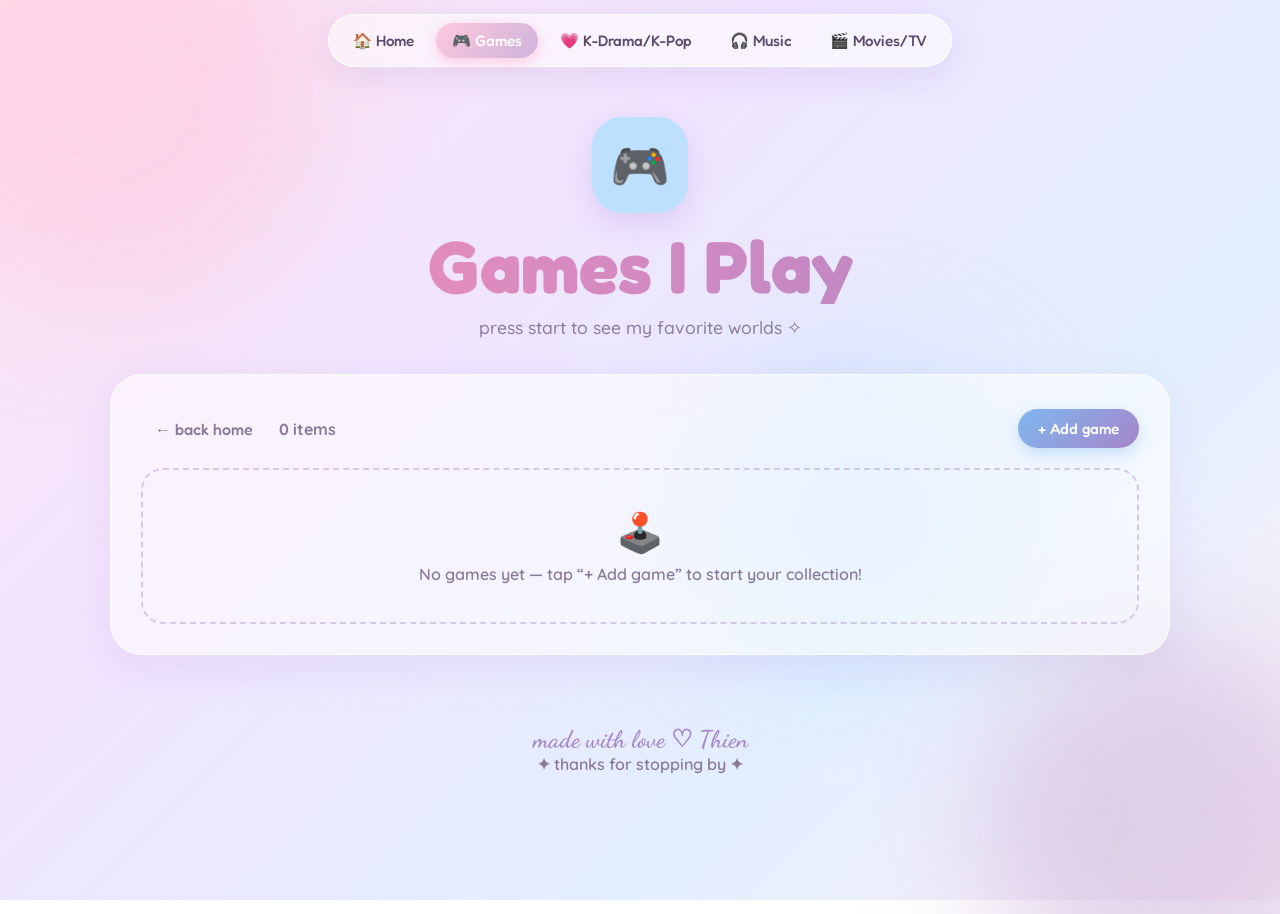
==== games.html @ 20c75110 "Split categories into separate pages" ====
<!DOCTYPE html>
<html lang="en">
<head>
<meta charset="UTF-8">
<meta name="viewport" content="width=device-width, initial-scale=1.0">
<title>Games I Play · Thien's Little World</title>
<link rel="preconnect" href="https://fonts.googleapis.com">
<link href="https://fonts.googleapis.com/css2?family=Fredoka:wght@400;500;600;700&family=Quicksand:wght@400;500;600;700&family=Dancing+Script:wght@600;700&display=swap" rel="stylesheet">
<link rel="stylesheet" href="style.css">
</head>
<body data-page="games">
<div class="blob b1"></div><div class="blob b2"></div><div class="blob b3"></div>
<div id="sparkles"></div>
<nav id="nav">
  <a href="index.html" data-p="home">🏠 Home</a>
  <a href="games.html" data-p="games">🎮 Games</a>
  <a href="kpop.html" data-p="kpop">💗 K-Drama/K-Pop</a>
  <a href="music.html" data-p="music">🎧 Music</a>
  <a href="movies.html" data-p="movies">🎬 Movies/TV</a>
</nav>
<header class="small">
  <div class="page-icon ic-games">🎮</div>
  <h1>Games I Play</h1>
  <p class="tagline">press start to see my favorite worlds ✧</p>
</header>
<main>
  <section id="games" class="page">
    <div class="toolbar"><a class="back" href="index.html">← back home</a><span class="count" id="count"></span><button class="add-btn" data-sec="games">+ Add game</button></div>
    <div class="grid" id="grid-games"></div>
  </section>
</main>
<footer>
  <div class="sig">made with love ♡ Thien</div>
  <p>✦ thanks for stopping by ✦</p>
</footer>
<div class="overlay" id="overlay">
  <form class="modal" id="form">
    <h3 id="m-title">Add something ✨</h3>
    <label for="f-name">Title</label>
    <input id="f-name" required maxlength="60">
    <label for="f-meta" id="l-meta">Details</label>
    <input id="f-meta" maxlength="60">
    <label for="f-note">Why I love it</label>
    <textarea id="f-note" maxlength="160" placeholder="a little note…"></textarea>
    <label>Love meter</label>
    <div class="rate" id="rate"><span>♥</span><span>♥</span><span>♥</span><span>♥</span><span>♥</span></div>
    <label for="f-img">Cover picture (optional)</label>
    <input id="f-img" type="file" accept="image/*">
    <div class="file-note">Pick any image from your computer or phone.</div>
    <div class="row"><button type="button" class="cancel" id="cancel">Cancel</button><button type="submit" class="save">Save ♡</button></div>
  </form>
</div>
<script src="app.js"></script>
</body>
</html>
---- style.css ----
:root{
    --pink:#ffc8dd; --pink-d:#ff8fb8; --lav:#cdb4db; --lav-d:#a685c9;
    --blue:#bde0fe; --blue-d:#7fb8f0; --mint:#c8f2e0; --mint-d:#6fcfa8;
    --peach:#ffe5d0; --ink:#5b4a6b; --ink-soft:#8a7a99;
    --glass:rgba(255,255,255,.55); --glass-b:rgba(255,255,255,.8);
  }
  *{box-sizing:border-box;margin:0;padding:0}
  html{scroll-behavior:smooth}
  body{
    font-family:'Quicksand',sans-serif;color:var(--ink);min-height:100vh;overflow-x:hidden;
    background:linear-gradient(135deg,#ffe4f0 0%,#f0e4ff 35%,#e2efff 70%,#fff0f6 100%);
    background-attachment:fixed;
  }
  /* soft blobs */
  .blob{position:fixed;border-radius:50%;filter:blur(60px);opacity:.55;z-index:0;pointer-events:none;animation:drift 18s ease-in-out infinite alternate}
  .b1{width:420px;height:420px;background:var(--pink);top:-120px;left:-100px}
  .b2{width:380px;height:380px;background:var(--lav);bottom:-120px;right:-80px;animation-delay:-6s}
  .b3{width:300px;height:300px;background:var(--blue);top:40%;left:55%;animation-delay:-12s}
  @keyframes drift{to{transform:translate(60px,40px) scale(1.1)}}
  #sparkles{position:fixed;inset:0;pointer-events:none;z-index:1;overflow:hidden}
  .float{position:absolute;bottom:-40px;animation:rise linear infinite;opacity:.8;user-select:none}
  @keyframes rise{0%{transform:translateY(0) rotate(0)}100%{transform:translateY(-115vh) rotate(360deg);opacity:0}}

  main,header,nav,footer{position:relative;z-index:2}

  /* nav */
  nav{position:sticky;top:14px;display:flex;justify-content:center;margin:14px auto 0;width:max-content;max-width:94vw;
      gap:6px;padding:8px;border-radius:999px;background:var(--glass);backdrop-filter:blur(14px);-webkit-backdrop-filter:blur(14px);
      border:1.5px solid var(--glass-b);box-shadow:0 8px 30px rgba(166,133,201,.18);flex-wrap:wrap;z-index:10}
  nav a{font-family:'Fredoka';font-weight:500;font-size:.95rem;color:var(--ink);text-decoration:none;padding:8px 16px;border-radius:999px;transition:.25s}
  nav a:hover,nav a.active{background:linear-gradient(135deg,var(--pink),var(--lav));color:#fff;box-shadow:0 4px 14px rgba(255,143,184,.4)}

  /* hero */
  header{text-align:center;padding:70px 20px 40px}
  .avatar{width:120px;height:120px;margin:0 auto 22px;border-radius:50%;padding:5px;
          background:conic-gradient(from 0deg,var(--pink-d),var(--lav-d),var(--blue-d),var(--mint-d),var(--pink-d));animation:spin 8s linear infinite}
  .avatar-in{width:100%;height:100%;border-radius:50%;background:#fff;display:grid;place-items:center;animation:spin 8s linear infinite reverse}
  .avatar-in svg{width:64px;height:64px}
  @keyframes spin{to{transform:rotate(360deg)}}
  .hello{font-family:'Dancing Script';font-size:1.7rem;color:var(--pink-d)}
  h1{font-family:'Fredoka';font-weight:700;font-size:clamp(2.6rem,7vw,4.6rem);line-height:1.05;margin:4px 0 12px;
     background:linear-gradient(90deg,#ff8fb8,#a685c9,#7fb8f0,#ff8fb8);background-size:300% 100%;
     -webkit-background-clip:text;background-clip:text;color:transparent;animation:shimmer 6s linear infinite}
  @keyframes shimmer{to{background-position:300% 0}}
  .tagline{font-size:1.1rem;color:var(--ink-soft);font-weight:500}
  .chips{display:flex;gap:10px;justify-content:center;flex-wrap:wrap;margin-top:22px}
  .chip{padding:7px 16px;border-radius:999px;background:var(--glass);border:1.5px solid var(--glass-b);font-weight:600;font-size:.9rem;backdrop-filter:blur(8px)}

  /* sections */
  main{max-width:1100px;margin:0 auto;padding:10px 20px 60px;display:flex;flex-direction:column;gap:44px}
  section{scroll-margin-top:90px;background:var(--glass);border:1.5px solid var(--glass-b);border-radius:32px;padding:34px 30px 30px;
          backdrop-filter:blur(16px);-webkit-backdrop-filter:blur(16px);box-shadow:0 12px 40px rgba(166,133,201,.15);
          opacity:0;transform:translateY(30px);transition:opacity .8s ease,transform .8s ease}
  section.show{opacity:1;transform:none}
  .sec-head{display:flex;align-items:center;gap:16px;margin-bottom:6px;flex-wrap:wrap}
  .sec-icon{width:58px;height:58px;border-radius:20px;display:grid;place-items:center;font-size:1.8rem;box-shadow:0 6px 18px rgba(0,0,0,.06)}
  .sec-head h2{font-family:'Fredoka';font-weight:600;font-size:clamp(1.6rem,3.5vw,2.1rem)}
  .sec-sub{color:var(--ink-soft);font-weight:500;margin:2px 0 22px 74px}
  .add-btn{margin-left:auto;font-family:'Fredoka';font-weight:500;border:none;cursor:pointer;color:#fff;padding:10px 20px;border-radius:999px;font-size:.95rem;
           transition:transform .2s,box-shadow .2s}
  .add-btn:hover{transform:translateY(-2px) scale(1.04)}

  #games .sec-icon{background:var(--blue)} #games .add-btn{background:linear-gradient(135deg,var(--blue-d),var(--lav-d));box-shadow:0 6px 16px rgba(127,184,240,.4)}
  #kpop .sec-icon{background:var(--pink)}  #kpop .add-btn{background:linear-gradient(135deg,var(--pink-d),var(--lav-d));box-shadow:0 6px 16px rgba(255,143,184,.4)}
  #music .sec-icon{background:var(--lav)}  #music .add-btn{background:linear-gradient(135deg,var(--lav-d),var(--pink-d));box-shadow:0 6px 16px rgba(166,133,201,.4)}
  #movies .sec-icon{background:var(--mint)}#movies .add-btn{background:linear-gradient(135deg,var(--mint-d),var(--blue-d));box-shadow:0 6px 16px rgba(111,207,168,.4)}

  .grid{display:grid;grid-template-columns:repeat(auto-fill,minmax(200px,1fr));gap:18px}
  .card{position:relative;background:rgba(255,255,255,.75);border:1.5px solid #fff;border-radius:22px;overflow:hidden;
        transition:transform .3s,box-shadow .3s;animation:pop .45s cubic-bezier(.3,1.6,.6,1)}
  @keyframes pop{from{transform:scale(.7);opacity:0}}
  .card:hover{transform:translateY(-6px) rotate(-.6deg);box-shadow:0 14px 30px rgba(166,133,201,.25)}
  .card .cover{height:130px;display:grid;place-items:center;font-size:2.6rem;background-size:cover;background-position:center}
  .card .body{padding:14px 16px 16px}
  .card h3{font-family:'Fredoka';font-weight:600;font-size:1.1rem;margin-bottom:3px}
  .card .meta{font-size:.85rem;color:var(--ink-soft);font-weight:600}
  .card .note{font-size:.88rem;margin-top:8px;line-height:1.4}
  .hearts{margin-top:8px;color:var(--pink-d);letter-spacing:2px;font-size:.95rem}
  .del{position:absolute;top:8px;right:8px;width:30px;height:30px;border-radius:50%;border:none;background:rgba(255,255,255,.9);
       color:var(--ink-soft);cursor:pointer;opacity:0;transition:.2s;font-size:1rem}
  .card:hover .del{opacity:1} .del:hover{color:#e2557f;transform:rotate(90deg)}
  @media (hover:none){.del{opacity:.85}}

  .empty{grid-column:1/-1;text-align:center;padding:38px 20px;border:2px dashed rgba(166,133,201,.4);border-radius:22px;color:var(--ink-soft)}
  .empty .big{font-size:2.4rem;display:block;margin-bottom:8px;animation:bob 2.4s ease-in-out infinite}
  @keyframes bob{50%{transform:translateY(-8px)}}
  .empty p{font-weight:600}

  /* modal */
  .overlay{position:fixed;inset:0;background:rgba(91,74,107,.25);backdrop-filter:blur(6px);display:none;place-items:center;z-index:50;padding:20px}
  .overlay.open{display:grid}
  .modal{width:100%;max-width:420px;background:linear-gradient(160deg,#fff,#fff4fa);border-radius:28px;padding:28px;box-shadow:0 20px 60px rgba(91,74,107,.25);animation:pop .35s cubic-bezier(.3,1.6,.6,1)}
  .modal h3{font-family:'Fredoka';font-size:1.5rem;margin-bottom:16px}
  .modal label{display:block;font-weight:700;font-size:.85rem;margin:12px 0 5px}
  .modal input,.modal textarea{width:100%;font-family:'Quicksand';font-weight:600;font-size:.95rem;color:var(--ink);padding:11px 14px;border-radius:14px;border:1.5px solid var(--lav);background:#fff;outline:none;transition:.2s}
  .modal input:focus,.modal textarea:focus{border-color:var(--pink-d);box-shadow:0 0 0 4px rgba(255,143,184,.18)}
  .modal textarea{resize:vertical;min-height:70px}
  .rate{display:flex;gap:4px;font-size:1.5rem;cursor:pointer;user-select:none}
  .rate span{color:#e6d9ef;transition:.15s} .rate span.on{color:var(--pink-d);transform:scale(1.1)}
  .row{display:flex;gap:10px;margin-top:22px}
  .row button{flex:1;font-family:'Fredoka';font-weight:500;font-size:1rem;padding:12px;border-radius:999px;border:none;cursor:pointer}
  .cancel{background:#f1e8f7;color:var(--ink)}
  .save{background:linear-gradient(135deg,var(--pink-d),var(--lav-d));color:#fff;box-shadow:0 6px 16px rgba(255,143,184,.4)}
  .file-note{font-size:.78rem;color:var(--ink-soft);margin-top:4px}

  footer{text-align:center;padding:10px 20px 40px;color:var(--ink-soft);font-weight:600}
  footer .sig{font-family:'Dancing Script';font-size:1.5rem;color:var(--lav-d)}

  @media(max-width:600px){.sec-sub{margin-left:0}.add-btn{margin-left:0}section{padding:26px 18px}nav a{padding:7px 11px;font-size:.85rem}}
  @media (prefers-reduced-motion:reduce){*{animation:none!important;transition:none!important}section{opacity:1;transform:none}}

  /* multi-page additions */
  header.small{padding:50px 20px 26px}
  .page-icon{width:96px;height:96px;margin:0 auto 14px;border-radius:30px;display:grid;place-items:center;font-size:3rem;box-shadow:0 10px 28px rgba(166,133,201,.25);animation:bob 3s ease-in-out infinite}
  .toolbar{display:flex;justify-content:space-between;align-items:center;gap:12px;margin-bottom:20px;flex-wrap:wrap}
  .back{font-family:'Fredoka';font-weight:500;color:var(--ink-soft);text-decoration:none;padding:8px 14px;border-radius:999px;transition:.2s}
  .back:hover{background:rgba(255,255,255,.7);color:var(--ink)}
  .count{font-weight:700;color:var(--ink-soft)}
  .homegrid{display:grid;grid-template-columns:repeat(auto-fit,minmax(230px,1fr));gap:22px}
  .homecard{display:block;text-decoration:none;color:var(--ink);background:var(--glass);border:1.5px solid var(--glass-b);border-radius:30px;padding:28px 24px;
            backdrop-filter:blur(16px);-webkit-backdrop-filter:blur(16px);box-shadow:0 12px 40px rgba(166,133,201,.15);transition:transform .3s,box-shadow .3s;
            opacity:0;transform:translateY(30px);animation:up .8s ease forwards}
  .homecard:nth-child(2){animation-delay:.1s}.homecard:nth-child(3){animation-delay:.2s}.homecard:nth-child(4){animation-delay:.3s}
  @keyframes up{to{opacity:1;transform:none}}
  .homecard:hover{transform:translateY(-8px) rotate(-.8deg)!important;box-shadow:0 18px 44px rgba(166,133,201,.3)}
  .homecard .sec-icon{margin-bottom:16px}
  .homecard h2{font-family:'Fredoka';font-weight:600;font-size:1.5rem;margin-bottom:4px}
  .homecard p{color:var(--ink-soft);font-weight:500;margin-bottom:16px}
  .homecard .count{display:block;margin-bottom:6px}
  .homecard .go{font-family:'Fredoka';font-weight:500;color:var(--pink-d)}
  .ic-games{background:var(--blue)}.ic-kpop{background:var(--pink)}.ic-music{background:var(--lav)}.ic-movies{background:var(--mint)}
  section.page{opacity:1;transform:none}
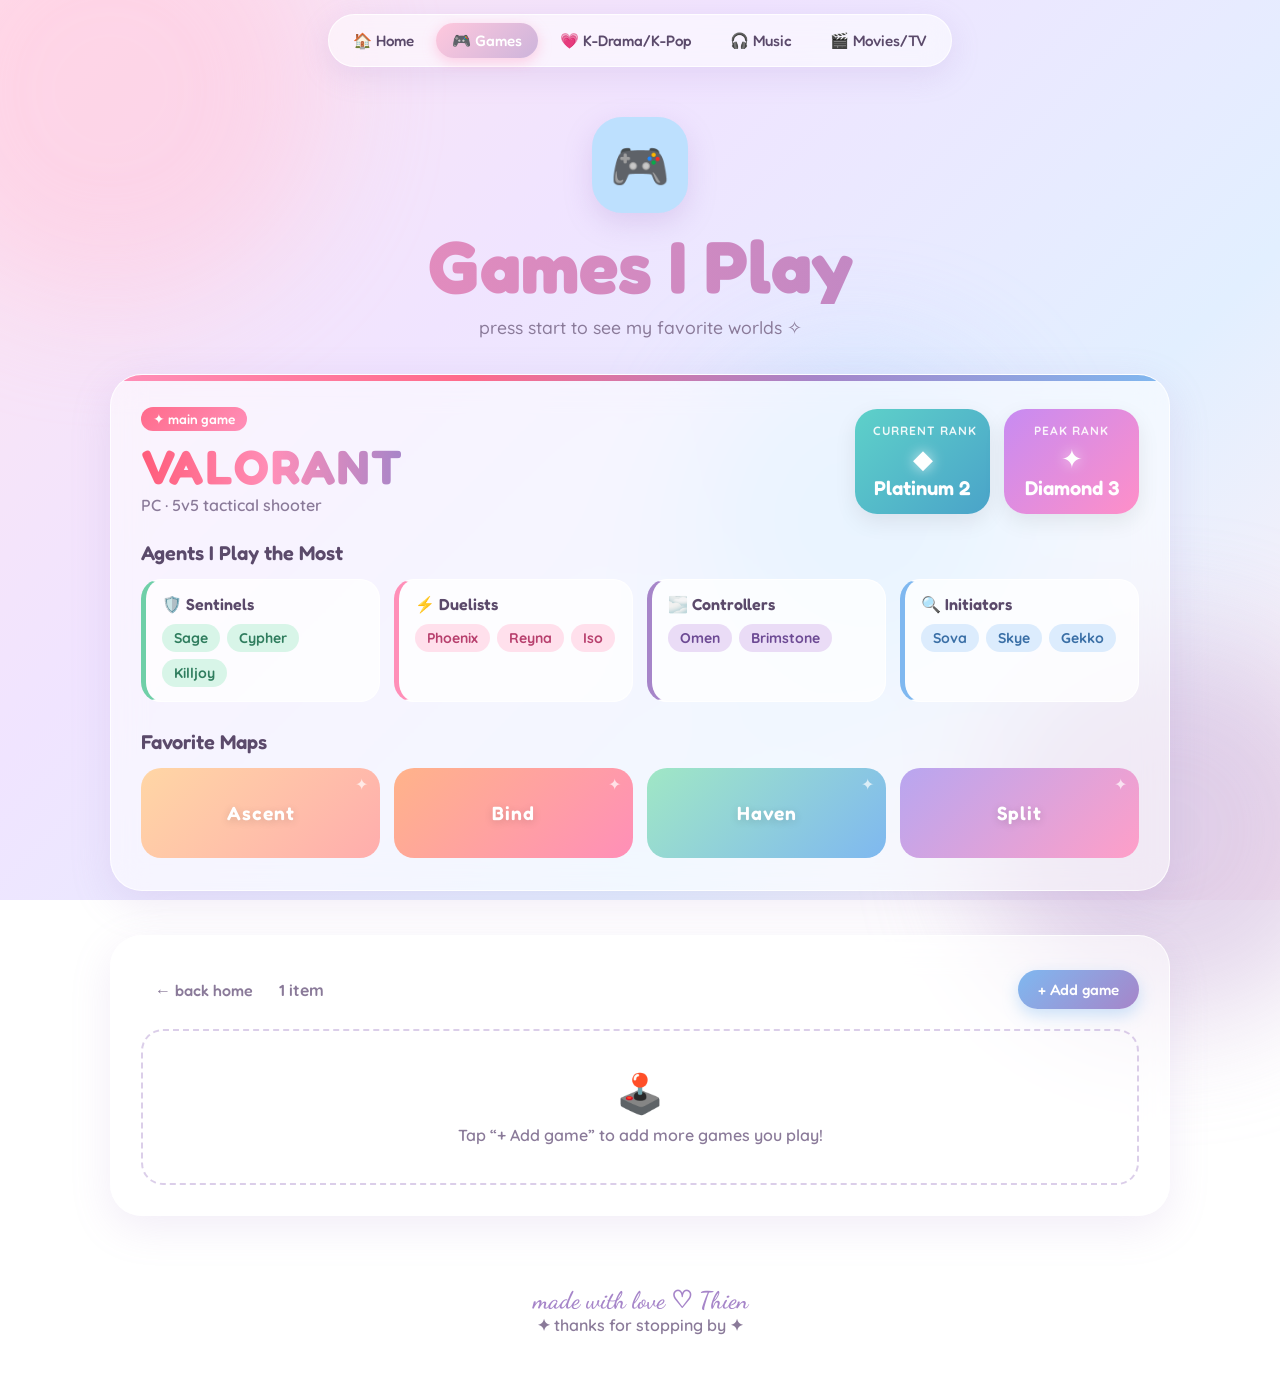
==== commit de33f30c: "Add Valorant card" ====
--- a/games.html
+++ b/games.html
@@ -24,6 +24,37 @@
   <p class="tagline">press start to see my favorite worlds ✧</p>
 </header>
 <main>
+  <!-- ✦ Featured game: Valorant ✦ -->
+  <article class="feature" data-static="games">
+    <div class="feat-top">
+      <div>
+        <span class="feat-tag">✦ main game</span>
+        <h2 class="feat-title">Valorant</h2>
+        <p class="feat-sub">PC · 5v5 tactical shooter</p>
+      </div>
+      <div class="ranks">
+        <div class="rank plat"><span class="rk-label">Current Rank</span><span class="rk-gem">◆</span><span class="rk-name">Platinum 2</span></div>
+        <div class="rank dia"><span class="rk-label">Peak Rank</span><span class="rk-gem">✦</span><span class="rk-name">Diamond 3</span></div>
+      </div>
+    </div>
+
+    <h3 class="feat-h">Agents I Play the Most</h3>
+    <div class="roles">
+      <div class="role r-sent"><div class="role-name">🛡️ Sentinels</div><div class="agents"><span>Sage</span><span>Cypher</span><span>Killjoy</span></div></div>
+      <div class="role r-duel"><div class="role-name">⚡ Duelists</div><div class="agents"><span>Phoenix</span><span>Reyna</span><span>Iso</span></div></div>
+      <div class="role r-ctrl"><div class="role-name">🌫️ Controllers</div><div class="agents"><span>Omen</span><span>Brimstone</span></div></div>
+      <div class="role r-init"><div class="role-name">🔍 Initiators</div><div class="agents"><span>Sova</span><span>Skye</span><span>Gekko</span></div></div>
+    </div>
+
+    <h3 class="feat-h">Favorite Maps</h3>
+    <div class="maps">
+      <div class="map m1"><span>Ascent</span></div>
+      <div class="map m2"><span>Bind</span></div>
+      <div class="map m3"><span>Haven</span></div>
+      <div class="map m4"><span>Split</span></div>
+    </div>
+  </article>
+
   <section id="games" class="page">
     <div class="toolbar"><a class="back" href="index.html">← back home</a><span class="count" id="count"></span><button class="add-btn" data-sec="games">+ Add game</button></div>
     <div class="grid" id="grid-games"></div>
--- a/style.css
+++ b/style.css
@@ -131,3 +131,42 @@
   .homecard .go{font-family:'Fredoka';font-weight:500;color:var(--pink-d)}
   .ic-games{background:var(--blue)}.ic-kpop{background:var(--pink)}.ic-music{background:var(--lav)}.ic-movies{background:var(--mint)}
   section.page{opacity:1;transform:none}
+
+  /* featured game card */
+  .feature{position:relative;background:var(--glass);border:1.5px solid var(--glass-b);border-radius:32px;padding:32px 30px;
+           backdrop-filter:blur(16px);-webkit-backdrop-filter:blur(16px);box-shadow:0 12px 40px rgba(166,133,201,.18);overflow:hidden;animation:up .8s ease both}
+  .feature::before{content:"";position:absolute;inset:0 0 auto 0;height:6px;background:linear-gradient(90deg,#ff8fb8,#ff6b8b,#a685c9,#7fb8f0)}
+  .feat-top{display:flex;justify-content:space-between;align-items:center;gap:20px;flex-wrap:wrap;margin-bottom:26px}
+  .feat-tag{display:inline-block;font-family:'Fredoka';font-weight:500;font-size:.85rem;color:#fff;padding:4px 12px;border-radius:999px;background:linear-gradient(135deg,#ff6b8b,var(--pink-d))}
+  .feat-title{font-family:'Fredoka';font-weight:700;font-size:clamp(2.2rem,5vw,3rem);letter-spacing:2px;text-transform:uppercase;margin-top:6px;
+              background:linear-gradient(90deg,#ff5c7a,#ff8fb8,#a685c9);-webkit-background-clip:text;background-clip:text;color:transparent}
+  .feat-sub{color:var(--ink-soft);font-weight:600}
+  .ranks{display:flex;gap:14px;flex-wrap:wrap}
+  .rank{flex:1;min-width:130px;border-radius:22px;padding:14px 18px;text-align:center;color:#fff;box-shadow:0 8px 22px rgba(0,0,0,.08);transition:transform .3s}
+  .rank:hover{transform:translateY(-4px) scale(1.03)}
+  .rank.plat{background:linear-gradient(135deg,#5ed1c9,#4aa3c9)}
+  .rank.dia{background:linear-gradient(135deg,#c78bf2,#ff8fc8)}
+  .rk-label{display:block;white-space:nowrap;font-size:.75rem;font-weight:700;text-transform:uppercase;letter-spacing:1px;opacity:.9}
+  .rk-gem{display:block;font-size:1.6rem;line-height:1;margin:8px 0 4px;text-shadow:0 0 14px rgba(255,255,255,.8);animation:bob 2.6s ease-in-out infinite}
+  .rk-name{font-family:'Fredoka';font-weight:600;font-size:1.25rem}
+  .feat-h{font-family:'Fredoka';font-weight:600;font-size:1.25rem;margin:4px 0 14px}
+  .roles{display:grid;grid-template-columns:repeat(auto-fit,minmax(220px,1fr));gap:14px;margin-bottom:28px}
+  .role{background:rgba(255,255,255,.75);border:1.5px solid #fff;border-radius:20px;padding:14px 16px;transition:transform .3s}
+  .role:hover{transform:translateY(-4px)}
+  .role-name{font-family:'Fredoka';font-weight:600;margin-bottom:10px}
+  .agents{display:flex;flex-wrap:wrap;gap:7px}
+  .agents span{font-weight:700;font-size:.88rem;padding:5px 12px;border-radius:999px}
+  .r-sent{border-left:5px solid #6fcfa8}.r-sent .agents span{background:#d8f5e8;color:#2f7d5e}
+  .r-duel{border-left:5px solid #ff8fb8}.r-duel .agents span{background:#ffe0ec;color:#b8406e}
+  .r-ctrl{border-left:5px solid #a685c9}.r-ctrl .agents span{background:#eadcf6;color:#6d4a94}
+  .r-init{border-left:5px solid #7fb8f0}.r-init .agents span{background:#dcecfd;color:#3a6fa6}
+  .maps{display:grid;grid-template-columns:repeat(auto-fit,minmax(120px,1fr));gap:14px}
+  .map{height:90px;border-radius:20px;display:grid;place-items:center;position:relative;overflow:hidden;transition:transform .3s}
+  .map:hover{transform:scale(1.05) rotate(-1deg)}
+  .map span{font-family:'Fredoka';font-weight:600;font-size:1.2rem;color:#fff;letter-spacing:1px;text-shadow:0 2px 8px rgba(0,0,0,.15);position:relative}
+  .map::after{content:"✦";position:absolute;right:12px;top:6px;color:rgba(255,255,255,.7)}
+  .m1{background:linear-gradient(135deg,#ffd6a5,#ffadad)}
+  .m2{background:linear-gradient(135deg,#ffb38a,#ff8fb8)}
+  .m3{background:linear-gradient(135deg,#a0e7c5,#7fb8f0)}
+  .m4{background:linear-gradient(135deg,#b8a6f0,#ff9fc8)}
+  @media(max-width:600px){.feature{padding:26px 18px}.ranks{width:100%}.map{height:70px}}
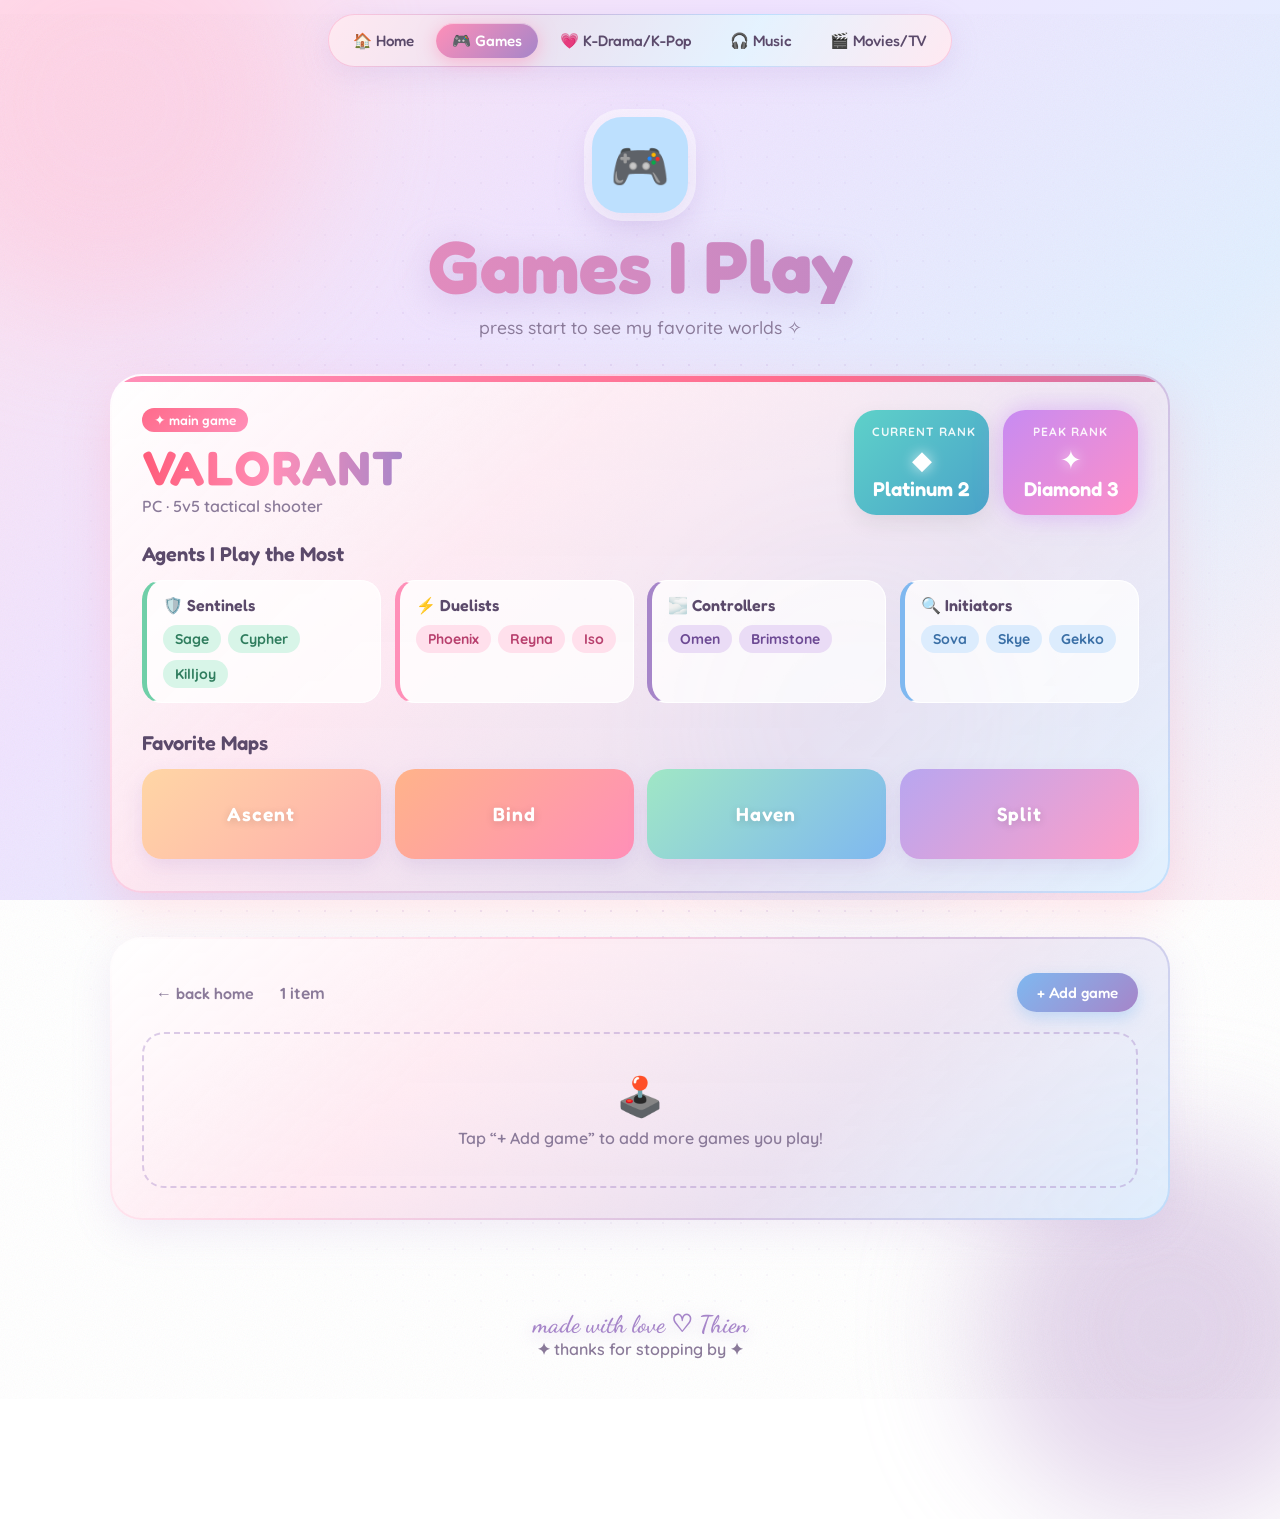
==== commit 0d2a7d16: "Fancy upgrade" ====
--- a/games.html
+++ b/games.html
@@ -11,6 +11,8 @@
 <body data-page="games">
 <div class="blob b1"></div><div class="blob b2"></div><div class="blob b3"></div>
 <div id="sparkles"></div>
+<div id="progress"></div>
+<div class="grain"></div>
 <nav id="nav">
   <a href="index.html" data-p="home">🏠 Home</a>
   <a href="games.html" data-p="games">🎮 Games</a>
--- a/style.css
+++ b/style.css
@@ -170,3 +170,107 @@
   .m3{background:linear-gradient(135deg,#a0e7c5,#7fb8f0)}
   .m4{background:linear-gradient(135deg,#b8a6f0,#ff9fc8)}
   @media(max-width:600px){.feature{padding:26px 18px}.ranks{width:100%}.map{height:70px}}
+
+/* ================= ✦ FANCY UPGRADE ✦ ================= */
+  body{animation:pagein .7s ease both}
+  @keyframes pagein{from{opacity:0;filter:blur(6px)}}
+  body.leaving{opacity:0;filter:blur(6px);transition:opacity .35s,filter .35s}
+  body::before{content:"";position:fixed;inset:0;z-index:0;pointer-events:none;
+    background-image:radial-gradient(rgba(166,133,201,.18) 1.2px,transparent 1.2px);background-size:26px 26px;
+    -webkit-mask-image:radial-gradient(ellipse at center,#000 30%,transparent 75%);mask-image:radial-gradient(ellipse at center,#000 30%,transparent 75%)}
+  .grain{position:fixed;inset:0;z-index:1;pointer-events:none;opacity:.06;mix-blend-mode:multiply;
+    background-image:url("data:image/svg+xml,%3Csvg xmlns='http://www.w3.org/2000/svg' width='160' height='160'%3E%3Cfilter id='n'%3E%3CfeTurbulence type='fractalNoise' baseFrequency='.9' numOctaves='3'/%3E%3C/filter%3E%3Crect width='100%25' height='100%25' filter='url(%23n)'/%3E%3C/svg%3E")}
+  ::selection{background:var(--pink-d);color:#fff}
+  ::-webkit-scrollbar{width:10px}::-webkit-scrollbar-track{background:transparent}
+  ::-webkit-scrollbar-thumb{background:linear-gradient(var(--pink-d),var(--lav-d));border-radius:99px}
+
+  /* scroll progress */
+  #progress{position:fixed;top:0;left:0;height:4px;width:0;z-index:100;border-radius:0 4px 4px 0;
+    background:linear-gradient(90deg,#ff8fb8,#a685c9,#7fb8f0);box-shadow:0 0 12px rgba(255,143,184,.8)}
+
+  /* nav glow */
+  nav{background:linear-gradient(rgba(255,255,255,.6),rgba(255,255,255,.6)) padding-box,
+      linear-gradient(120deg,#ffc8dd,#cdb4db,#bde0fe,#ffc8dd) border-box;border:1.5px solid transparent}
+  nav a{position:relative}
+  nav a.active{background:linear-gradient(135deg,#ff8fb8,#a685c9);box-shadow:0 4px 18px rgba(255,143,184,.55),inset 0 1px 0 rgba(255,255,255,.5)}
+
+  /* hero decorations */
+  header{position:relative}
+  .hero{overflow:visible}
+  .orb{position:absolute;border-radius:50%;pointer-events:none;z-index:-1;animation:orbit 9s ease-in-out infinite alternate;
+       box-shadow:inset -8px -10px 20px rgba(0,0,0,.08),inset 8px 8px 18px rgba(255,255,255,.9),0 12px 30px rgba(166,133,201,.25)}
+  .o1{width:90px;height:90px;left:12%;top:70px;background:radial-gradient(circle at 30% 30%,#fff,#ffc8dd 45%,#ff8fb8)}
+  .o2{width:56px;height:56px;right:15%;top:120px;background:radial-gradient(circle at 30% 30%,#fff,#bde0fe 45%,#7fb8f0);animation-delay:-3s}
+  .o3{width:38px;height:38px;right:24%;bottom:40px;background:radial-gradient(circle at 30% 30%,#fff,#cdb4db 45%,#a685c9);animation-delay:-6s}
+  .ring{position:absolute;border-radius:50%;border:2px dashed rgba(166,133,201,.35);pointer-events:none;z-index:-1;animation:spin 30s linear infinite}
+  .r1{width:220px;height:220px;left:calc(50% - 110px);top:20px}
+  .r2{width:300px;height:300px;left:calc(50% - 150px);top:-20px;border-style:dotted;border-color:rgba(255,143,184,.3);animation-direction:reverse;animation-duration:45s}
+  @keyframes orbit{to{transform:translate(18px,-22px) scale(1.08)}}
+  h1{filter:drop-shadow(0 6px 18px rgba(166,133,201,.35))}
+  .avatar{box-shadow:0 0 0 8px rgba(255,255,255,.4),0 0 40px rgba(255,143,184,.5)}
+  .typer{font-weight:700;background:linear-gradient(90deg,#ff8fb8,#a685c9);-webkit-background-clip:text;background-clip:text;color:transparent}
+  .caret{color:var(--pink-d);font-weight:700;animation:blink 1s steps(1) infinite;margin-left:1px}
+  @keyframes blink{50%{opacity:0}}
+  .chip{transition:transform .25s,box-shadow .25s}
+  .chip:hover{transform:translateY(-3px) rotate(-2deg);box-shadow:0 8px 18px rgba(255,143,184,.3)}
+
+  /* marquee */
+  .marquee{position:relative;z-index:2;overflow:hidden;margin:6px 0 40px;padding:14px 0;transform:rotate(-1.5deg);
+    background:linear-gradient(90deg,#ffc8dd,#cdb4db,#bde0fe,#c8f2e0,#ffc8dd);box-shadow:0 10px 30px rgba(166,133,201,.25)}
+  .track{display:flex;gap:44px;width:max-content;animation:scrollx 28s linear infinite}
+  .track span{font-family:'Fredoka';font-weight:600;font-size:1.15rem;color:#fff;white-space:nowrap;text-shadow:0 2px 8px rgba(91,74,107,.25);letter-spacing:.5px}
+  @keyframes scrollx{to{transform:translateX(-50%)}}
+
+  /* gradient borders + tilt + shine */
+  .homecard,.feature,section.page{
+    background:linear-gradient(rgba(255,255,255,.62),rgba(255,255,255,.5)) padding-box,
+               linear-gradient(135deg,rgba(255,255,255,.95),rgba(255,200,221,.8),rgba(205,180,219,.8),rgba(189,224,254,.9)) border-box;
+    border:2px solid transparent}
+  .tilt{transform-style:preserve-3d;will-change:transform;position:relative}
+  .tilt::after{content:"";position:absolute;inset:0;border-radius:inherit;pointer-events:none;opacity:0;transition:opacity .3s;
+    background:radial-gradient(circle at var(--mx,50%) var(--my,50%),rgba(255,255,255,.65),transparent 45%)}
+  .tilt:hover::after{opacity:1}
+  .homecard{padding:30px 26px 26px;overflow:hidden}
+  .homecard .sec-icon{transition:transform .5s cubic-bezier(.3,1.6,.6,1)}
+  .homecard:hover .sec-icon{transform:rotate(-12deg) scale(1.15)}
+  .homecard .go{display:inline-block;transition:transform .3s,letter-spacing .3s}
+  .homecard:hover .go{transform:translateX(6px);letter-spacing:1px}
+  .homecard:hover{box-shadow:0 22px 50px rgba(255,143,184,.35),0 0 0 4px rgba(255,255,255,.4)}
+  .homecard::before{content:"";position:absolute;width:160px;height:160px;border-radius:50%;right:-50px;top:-50px;filter:blur(20px);opacity:.55;transition:transform .6s}
+  .homecard:hover::before{transform:scale(1.5)}
+  .homecard:nth-child(1)::before{background:var(--blue)}.homecard:nth-child(2)::before{background:var(--pink)}
+  .homecard:nth-child(3)::before{background:var(--lav)}.homecard:nth-child(4)::before{background:var(--mint)}
+
+  .page-icon{box-shadow:0 0 0 8px rgba(255,255,255,.45),0 14px 34px rgba(166,133,201,.35)}
+  .card{box-shadow:0 6px 18px rgba(166,133,201,.12)}
+  .card .cover{position:relative}
+  .card .cover::after{content:"";position:absolute;inset:0;background:linear-gradient(120deg,transparent 30%,rgba(255,255,255,.55) 50%,transparent 70%);
+    transform:translateX(-100%);transition:transform .8s}
+  .card:hover .cover::after{transform:translateX(100%)}
+
+  /* featured card extras */
+  .feature::before{height:6px;background-size:200% 100%;animation:shimmer 4s linear infinite}
+  .feature{box-shadow:0 18px 50px rgba(255,107,139,.18)}
+  .rank{position:relative;overflow:hidden}
+  .rank::after{content:"";position:absolute;top:0;left:-60%;width:40%;height:100%;transform:skewX(-20deg);
+    background:linear-gradient(90deg,transparent,rgba(255,255,255,.55),transparent);animation:sheen 3.5s ease-in-out infinite}
+  .rank.dia::after{animation-delay:1.7s}
+  @keyframes sheen{0%,60%{left:-60%}100%{left:130%}}
+  .rank.dia{box-shadow:0 0 26px rgba(199,139,242,.55)}
+  .agents span{transition:transform .2s;cursor:default}
+  .agents span:hover{transform:translateY(-3px) scale(1.08)}
+  .map{box-shadow:0 8px 20px rgba(166,133,201,.2)}
+
+  /* buttons */
+  .add-btn,.save{position:relative;overflow:hidden}
+  .ripple{position:absolute;border-radius:50%;background:rgba(255,255,255,.6);transform:scale(0);animation:rip .6s ease-out;pointer-events:none}
+  @keyframes rip{to{transform:scale(4);opacity:0}}
+
+  /* cursor sparkle trail */
+  .trail{position:fixed;pointer-events:none;z-index:200;font-size:12px;transform:translate(-50%,-50%);animation:fadeT .8s ease-out forwards}
+  @keyframes fadeT{to{opacity:0;transform:translate(-50%,10px) scale(.3) rotate(90deg)}}
+
+  footer{padding-top:30px}
+  footer .sig{filter:drop-shadow(0 3px 8px rgba(166,133,201,.4))}
+  @media(max-width:700px){.orb,.ring{display:none}.marquee{margin-bottom:28px}}
+  @media (prefers-reduced-motion:reduce){.track{animation:none}}
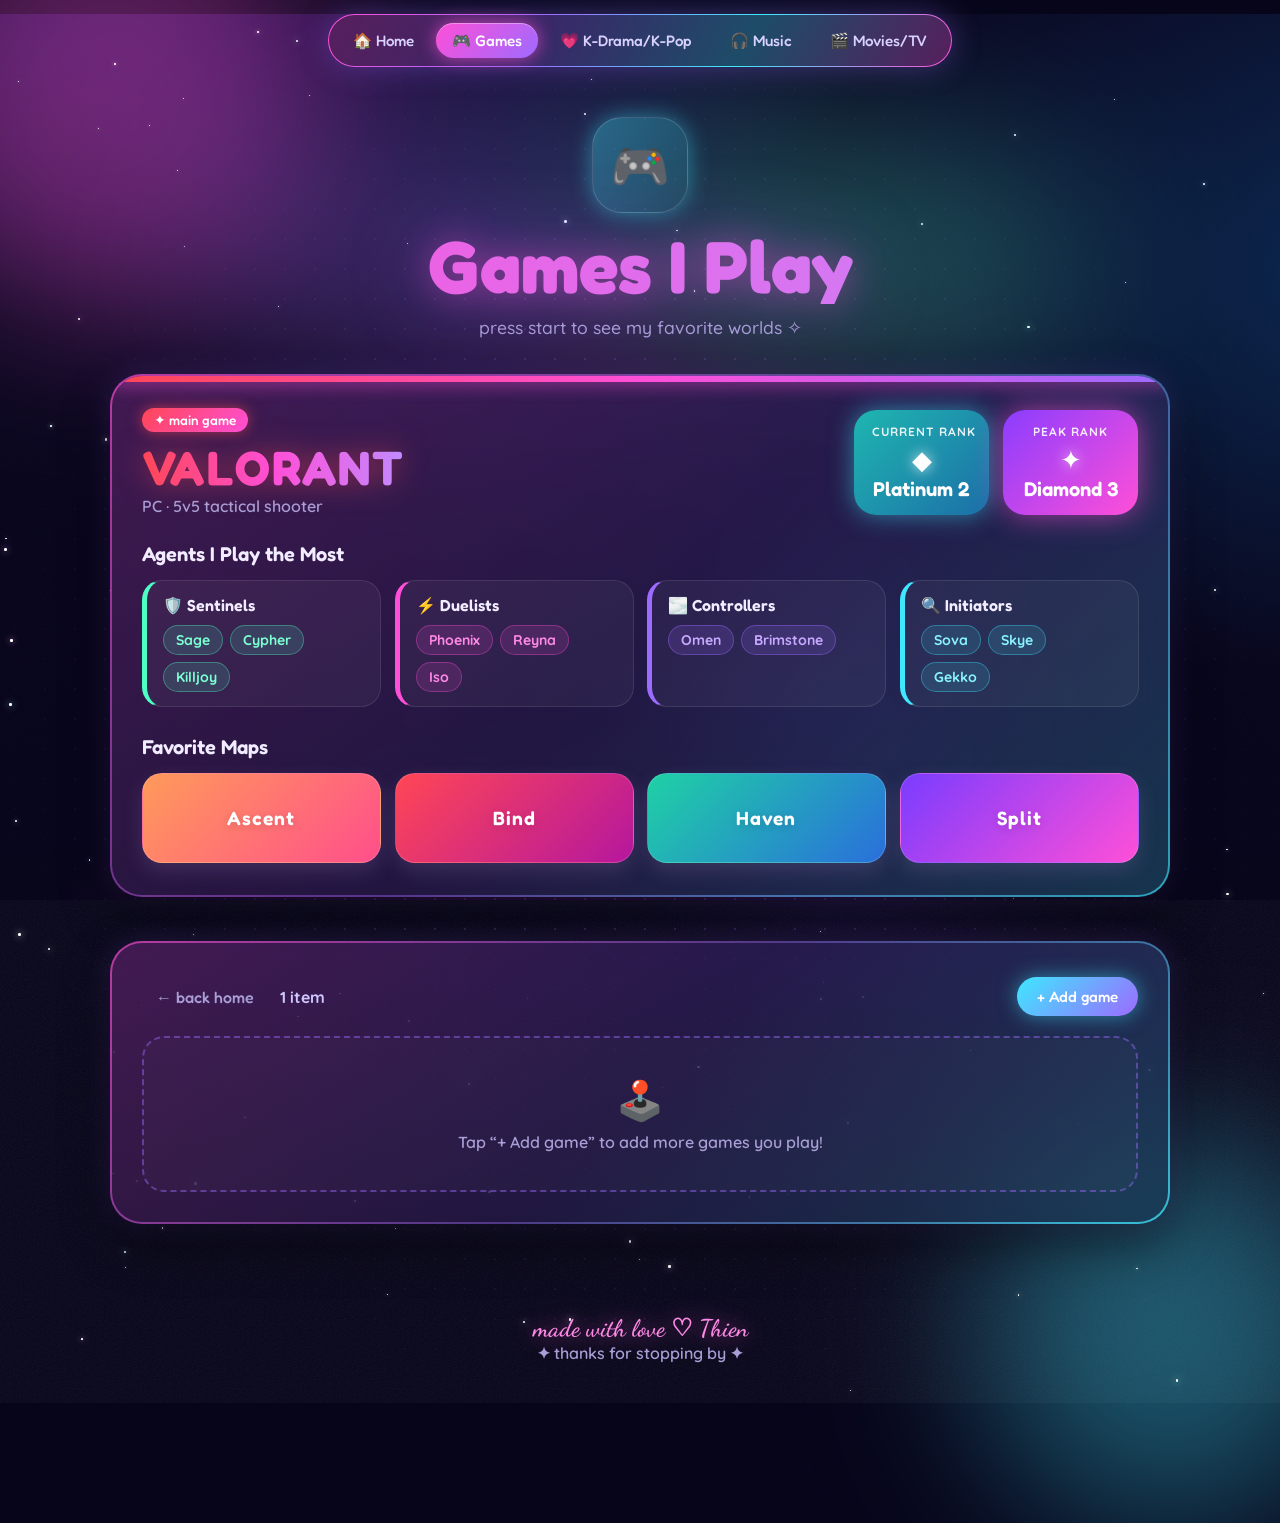
==== commit 6d62f4cd: "Galaxy theme" ====
--- a/games.html
+++ b/games.html
@@ -6,7 +6,7 @@
 <title>Games I Play · Thien's Little World</title>
 <link rel="preconnect" href="https://fonts.googleapis.com">
 <link href="https://fonts.googleapis.com/css2?family=Fredoka:wght@400;500;600;700&family=Quicksand:wght@400;500;600;700&family=Dancing+Script:wght@600;700&display=swap" rel="stylesheet">
-<link rel="stylesheet" href="style.css">
+<link rel="stylesheet" href="style.css?v=galaxy1">
 </head>
 <body data-page="games">
 <div class="blob b1"></div><div class="blob b2"></div><div class="blob b3"></div>
@@ -83,6 +83,6 @@
     <div class="row"><button type="button" class="cancel" id="cancel">Cancel</button><button type="submit" class="save">Save ♡</button></div>
   </form>
 </div>
-<script src="app.js"></script>
+<script src="app.js?v=galaxy1"></script>
 </body>
 </html>
--- a/style.css
+++ b/style.css
@@ -32,7 +32,7 @@
   nav a:hover,nav a.active{background:linear-gradient(135deg,var(--pink),var(--lav));color:#fff;box-shadow:0 4px 14px rgba(255,143,184,.4)}
 
   /* hero */
-  header{text-align:center;padding:70px 20px 40px}
+  header{text-align:center;padding:70px 20px 50px}
   .avatar{width:120px;height:120px;margin:0 auto 22px;border-radius:50%;padding:5px;
           background:conic-gradient(from 0deg,var(--pink-d),var(--lav-d),var(--blue-d),var(--mint-d),var(--pink-d));animation:spin 8s linear infinite}
   .avatar-in{width:100%;height:100%;border-radius:50%;background:#fff;display:grid;place-items:center;animation:spin 8s linear infinite reverse}
@@ -214,12 +214,6 @@
   .chip{transition:transform .25s,box-shadow .25s}
   .chip:hover{transform:translateY(-3px) rotate(-2deg);box-shadow:0 8px 18px rgba(255,143,184,.3)}
 
-  /* marquee */
-  .marquee{position:relative;z-index:2;overflow:hidden;margin:6px 0 40px;padding:14px 0;transform:rotate(-1.5deg);
-    background:linear-gradient(90deg,#ffc8dd,#cdb4db,#bde0fe,#c8f2e0,#ffc8dd);box-shadow:0 10px 30px rgba(166,133,201,.25)}
-  .track{display:flex;gap:44px;width:max-content;animation:scrollx 28s linear infinite}
-  .track span{font-family:'Fredoka';font-weight:600;font-size:1.15rem;color:#fff;white-space:nowrap;text-shadow:0 2px 8px rgba(91,74,107,.25);letter-spacing:.5px}
-  @keyframes scrollx{to{transform:translateX(-50%)}}
 
   /* gradient borders + tilt + shine */
   .homecard,.feature,section.page{
@@ -272,5 +266,131 @@
 
   footer{padding-top:30px}
   footer .sig{filter:drop-shadow(0 3px 8px rgba(166,133,201,.4))}
-  @media(max-width:700px){.orb,.ring{display:none}.marquee{margin-bottom:28px}}
-  @media (prefers-reduced-motion:reduce){.track{animation:none}}
+  @media(max-width:700px){.orb,.ring{display:none}}
+
+/* ================= ✦ GALAXY NIGHT THEME ✦ ================= */
+  :root{
+    --neon-pink:#ff4fd8; --neon-vio:#9d6bff; --neon-cyan:#3ee8ff; --neon-mint:#4dffc3; --neon-gold:#ffd36b;
+    --ink:#f1ecff; --ink-soft:#a99fd6;
+    --glass:rgba(255,255,255,.055); --glass-b:rgba(255,255,255,.14);
+    --pink:#ff4fd8; --pink-d:#ff4fd8; --lav:#9d6bff; --lav-d:#9d6bff; --blue:#3ee8ff; --blue-d:#3ee8ff; --mint:#4dffc3; --mint-d:#4dffc3;
+  }
+  html{background:#07051a}
+  body{color:var(--ink);
+    background:radial-gradient(1200px 700px at 15% -10%,#2a0f4f 0%,transparent 60%),
+               radial-gradient(1000px 700px at 110% 30%,#0b2a52 0%,transparent 60%),
+               radial-gradient(900px 600px at 40% 120%,#3a0b44 0%,transparent 60%),
+               linear-gradient(180deg,#0a0620 0%,#07051a 100%);background-attachment:fixed}
+  body::before{background-image:radial-gradient(rgba(157,107,255,.22) 1px,transparent 1px);background-size:30px 30px}
+  .grain{mix-blend-mode:overlay;opacity:.08}
+  .blob{opacity:.35;filter:blur(80px);mix-blend-mode:screen}
+  .b1{background:#ff4fd8}.b2{background:#3ee8ff}.b3{background:#7a3cff}
+
+  /* stars */
+  #stars{position:fixed;inset:0;z-index:0;pointer-events:none}
+  #stars i{position:absolute;border-radius:50%;background:#fff;animation:twinkle ease-in-out infinite}
+  @keyframes twinkle{0%,100%{opacity:.15;transform:scale(.6)}50%{opacity:1;transform:scale(1)}}
+  .shoot{position:fixed;width:140px;height:2px;z-index:1;pointer-events:none;border-radius:2px;
+    background:linear-gradient(90deg,rgba(255,255,255,.9),transparent);transform:rotate(-25deg);animation:shoot 1.4s ease-out forwards}
+  @keyframes shoot{from{opacity:1;translate:0 0}to{opacity:0;translate:-500px 230px}}
+
+  /* aurora band behind hero */
+  header::before{content:"";position:absolute;left:50%;top:40px;width:min(900px,90vw);height:320px;transform:translateX(-50%);z-index:-2;pointer-events:none;
+    background:conic-gradient(from 180deg at 50% 50%,#ff4fd8,#9d6bff,#3ee8ff,#4dffc3,#ff4fd8);filter:blur(90px);opacity:.28;border-radius:50%;animation:aur 14s ease-in-out infinite alternate}
+  @keyframes aur{to{transform:translateX(-50%) scale(1.15) rotate(25deg);opacity:.4}}
+
+  /* text */
+  .hello{color:var(--neon-cyan);text-shadow:0 0 12px rgba(62,232,255,.7)}
+  h1{background:linear-gradient(90deg,#ff4fd8,#c18bff,#3ee8ff,#ff4fd8);background-size:300% 100%;-webkit-background-clip:text;background-clip:text;color:transparent;
+     filter:drop-shadow(0 0 18px rgba(255,79,216,.45)) drop-shadow(0 0 40px rgba(157,107,255,.35))}
+  .tagline{color:var(--ink-soft)}
+  .typer{background:linear-gradient(90deg,#ff4fd8,#3ee8ff);-webkit-background-clip:text;background-clip:text;color:transparent}
+  .caret{color:var(--neon-cyan);text-shadow:0 0 8px var(--neon-cyan)}
+  ::selection{background:var(--neon-pink);color:#fff}
+  ::-webkit-scrollbar-thumb{background:linear-gradient(#ff4fd8,#3ee8ff)}
+  #progress{background:linear-gradient(90deg,#ff4fd8,#9d6bff,#3ee8ff);box-shadow:0 0 14px #ff4fd8,0 0 28px #3ee8ff}
+
+  /* nav */
+  nav{background:linear-gradient(rgba(16,10,40,.7),rgba(16,10,40,.7)) padding-box,
+      linear-gradient(120deg,#ff4fd8,#9d6bff,#3ee8ff,#ff4fd8) border-box;box-shadow:0 0 30px rgba(157,107,255,.35)}
+  nav a{color:#d9d2ff}
+  nav a:hover{background:rgba(255,255,255,.08);color:#fff;box-shadow:none}
+  nav a.active{background:linear-gradient(135deg,#ff4fd8,#9d6bff);color:#fff;box-shadow:0 0 18px rgba(255,79,216,.7),inset 0 1px 0 rgba(255,255,255,.35)}
+
+  /* hero bits */
+  .avatar{background:conic-gradient(from 0deg,#ff4fd8,#9d6bff,#3ee8ff,#4dffc3,#ff4fd8);box-shadow:0 0 0 6px rgba(255,255,255,.05),0 0 40px rgba(255,79,216,.6),0 0 80px rgba(62,232,255,.3)}
+  .avatar-in{background:#120b2e}
+  .ring{border-color:rgba(62,232,255,.35)}.r2{border-color:rgba(255,79,216,.3)}
+  .o1{background:radial-gradient(circle at 30% 30%,#fff,#ff8ae6 35%,#b0139a);box-shadow:0 0 40px rgba(255,79,216,.6)}
+  .o2{background:radial-gradient(circle at 30% 30%,#fff,#7ff1ff 35%,#0b7d9c);box-shadow:0 0 40px rgba(62,232,255,.6)}
+  .o3{background:radial-gradient(circle at 30% 30%,#fff,#c3a3ff 35%,#5a2fc2);box-shadow:0 0 30px rgba(157,107,255,.7)}
+  .chip{background:rgba(255,255,255,.06);border-color:rgba(255,255,255,.16);color:#efe9ff}
+  .chip:hover{box-shadow:0 0 18px rgba(255,79,216,.45);border-color:rgba(255,79,216,.6)}
+  .page-icon{box-shadow:0 0 0 6px rgba(255,255,255,.05),0 0 40px rgba(157,107,255,.55)}
+
+  /* glass panels with neon borders */
+  .homecard,.feature,section.page{
+    background:linear-gradient(rgba(22,14,52,.72),rgba(14,10,36,.72)) padding-box,
+               linear-gradient(135deg,rgba(255,79,216,.7),rgba(157,107,255,.45),rgba(62,232,255,.7)) border-box;
+    box-shadow:0 20px 50px rgba(0,0,0,.45),0 0 30px rgba(157,107,255,.18)}
+  .homecard{color:var(--ink)}
+  .homecard:hover{box-shadow:0 24px 60px rgba(0,0,0,.5),0 0 40px rgba(255,79,216,.45),0 0 80px rgba(62,232,255,.2)}
+  .homecard::before{opacity:.35;filter:blur(40px)}
+  .homecard p,.sec-sub{color:var(--ink-soft)}
+  .homecard .go{color:var(--neon-cyan);text-shadow:0 0 10px rgba(62,232,255,.6)}
+  .count{color:#cfc6ff}
+  .tilt::after{background:radial-gradient(circle at var(--mx,50%) var(--my,50%),rgba(255,255,255,.18),transparent 45%)}
+
+  /* icon tiles */
+  .sec-icon,.page-icon{border:1px solid rgba(255,255,255,.15)}
+  .ic-games,#games .sec-icon{background:linear-gradient(135deg,rgba(62,232,255,.35),rgba(62,232,255,.1));box-shadow:0 0 22px rgba(62,232,255,.45)}
+  .ic-kpop,#kpop .sec-icon{background:linear-gradient(135deg,rgba(255,79,216,.4),rgba(255,79,216,.1));box-shadow:0 0 22px rgba(255,79,216,.5)}
+  .ic-music,#music .sec-icon{background:linear-gradient(135deg,rgba(157,107,255,.45),rgba(157,107,255,.12));box-shadow:0 0 22px rgba(157,107,255,.55)}
+  .ic-movies,#movies .sec-icon{background:linear-gradient(135deg,rgba(77,255,195,.35),rgba(77,255,195,.1));box-shadow:0 0 22px rgba(77,255,195,.45)}
+
+  /* buttons */
+  .add-btn,.save{background:linear-gradient(135deg,#ff4fd8,#9d6bff)!important;box-shadow:0 0 20px rgba(255,79,216,.55)!important;color:#fff}
+  #games .add-btn{background:linear-gradient(135deg,#3ee8ff,#9d6bff)!important;box-shadow:0 0 20px rgba(62,232,255,.5)!important}
+  #movies .add-btn{background:linear-gradient(135deg,#4dffc3,#3ee8ff)!important;box-shadow:0 0 20px rgba(77,255,195,.5)!important;color:#08202a}
+  .back{color:var(--ink-soft)} .back:hover{background:rgba(255,255,255,.08);color:#fff}
+
+  /* user cards + empty */
+  .card{background:rgba(255,255,255,.05);border-color:rgba(255,255,255,.12);box-shadow:0 10px 26px rgba(0,0,0,.35)}
+  .card:hover{box-shadow:0 0 30px rgba(255,79,216,.35)}
+  .card .meta,.card .note{color:var(--ink-soft)}
+  .hearts{color:var(--neon-pink);text-shadow:0 0 8px rgba(255,79,216,.7)}
+  .del{background:rgba(20,12,45,.85);color:#cfc6ff}
+  .empty{border-color:rgba(157,107,255,.45);color:var(--ink-soft);background:rgba(255,255,255,.02)}
+
+  /* Valorant feature */
+  .feature::before{background:linear-gradient(90deg,#ff4655,#ff4fd8,#9d6bff,#3ee8ff,#ff4655);background-size:200% 100%;box-shadow:0 0 18px #ff4fd8}
+  .feat-tag{background:linear-gradient(135deg,#ff4655,#ff4fd8);box-shadow:0 0 14px rgba(255,70,85,.6)}
+  .feat-title{background:linear-gradient(90deg,#ff4655,#ff4fd8,#c18bff);-webkit-background-clip:text;background-clip:text;color:transparent;filter:drop-shadow(0 0 14px rgba(255,70,85,.5))}
+  .feat-sub{color:var(--ink-soft)}
+  .rank.plat{background:linear-gradient(135deg,#1fb6b0,#1c6fa8);box-shadow:0 0 24px rgba(62,232,255,.5)}
+  .rank.dia{background:linear-gradient(135deg,#8a3dff,#ff4fd8);box-shadow:0 0 30px rgba(255,79,216,.6)}
+  .role{background:rgba(255,255,255,.045);border-color:rgba(255,255,255,.1)}
+  .r-sent{border-left-color:#4dffc3}.r-sent .agents span{background:rgba(77,255,195,.14);color:#7dffd4;border:1px solid rgba(77,255,195,.35)}
+  .r-duel{border-left-color:#ff4fd8}.r-duel .agents span{background:rgba(255,79,216,.14);color:#ff8ae6;border:1px solid rgba(255,79,216,.35)}
+  .r-ctrl{border-left-color:#9d6bff}.r-ctrl .agents span{background:rgba(157,107,255,.16);color:#c7aaff;border:1px solid rgba(157,107,255,.4)}
+  .r-init{border-left-color:#3ee8ff}.r-init .agents span{background:rgba(62,232,255,.13);color:#8af2ff;border:1px solid rgba(62,232,255,.35)}
+  .agents span:hover{box-shadow:0 0 14px currentColor}
+  .map{border:1px solid rgba(255,255,255,.15)}
+  .m1{background:linear-gradient(135deg,#ff9a5a,#ff4f8b)}
+  .m2{background:linear-gradient(135deg,#ff4655,#b5179e)}
+  .m3{background:linear-gradient(135deg,#1fd1a5,#2a6fdb)}
+  .m4{background:linear-gradient(135deg,#7a3cff,#ff4fd8)}
+  .map:hover{box-shadow:0 0 28px rgba(255,79,216,.5)}
+
+  /* modal */
+  .overlay{background:rgba(5,3,18,.65)}
+  .modal{background:linear-gradient(160deg,#1a1040,#120b2e);border:1px solid rgba(157,107,255,.4);box-shadow:0 0 50px rgba(157,107,255,.35);color:var(--ink)}
+  .modal input,.modal textarea{background:rgba(255,255,255,.06);color:var(--ink);border-color:rgba(157,107,255,.45)}
+  .modal input::placeholder,.modal textarea::placeholder{color:#7f77aa}
+  .modal input:focus,.modal textarea:focus{border-color:#ff4fd8;box-shadow:0 0 0 4px rgba(255,79,216,.2)}
+  .rate span{color:#3a2f66}.rate span.on{color:#ff4fd8;text-shadow:0 0 10px #ff4fd8}
+  .cancel{background:rgba(255,255,255,.08);color:var(--ink)}
+  .file-note{color:var(--ink-soft)}
+
+  footer{color:var(--ink-soft)}
+  footer .sig{color:#ff8ae6;filter:drop-shadow(0 0 10px rgba(255,79,216,.6))}
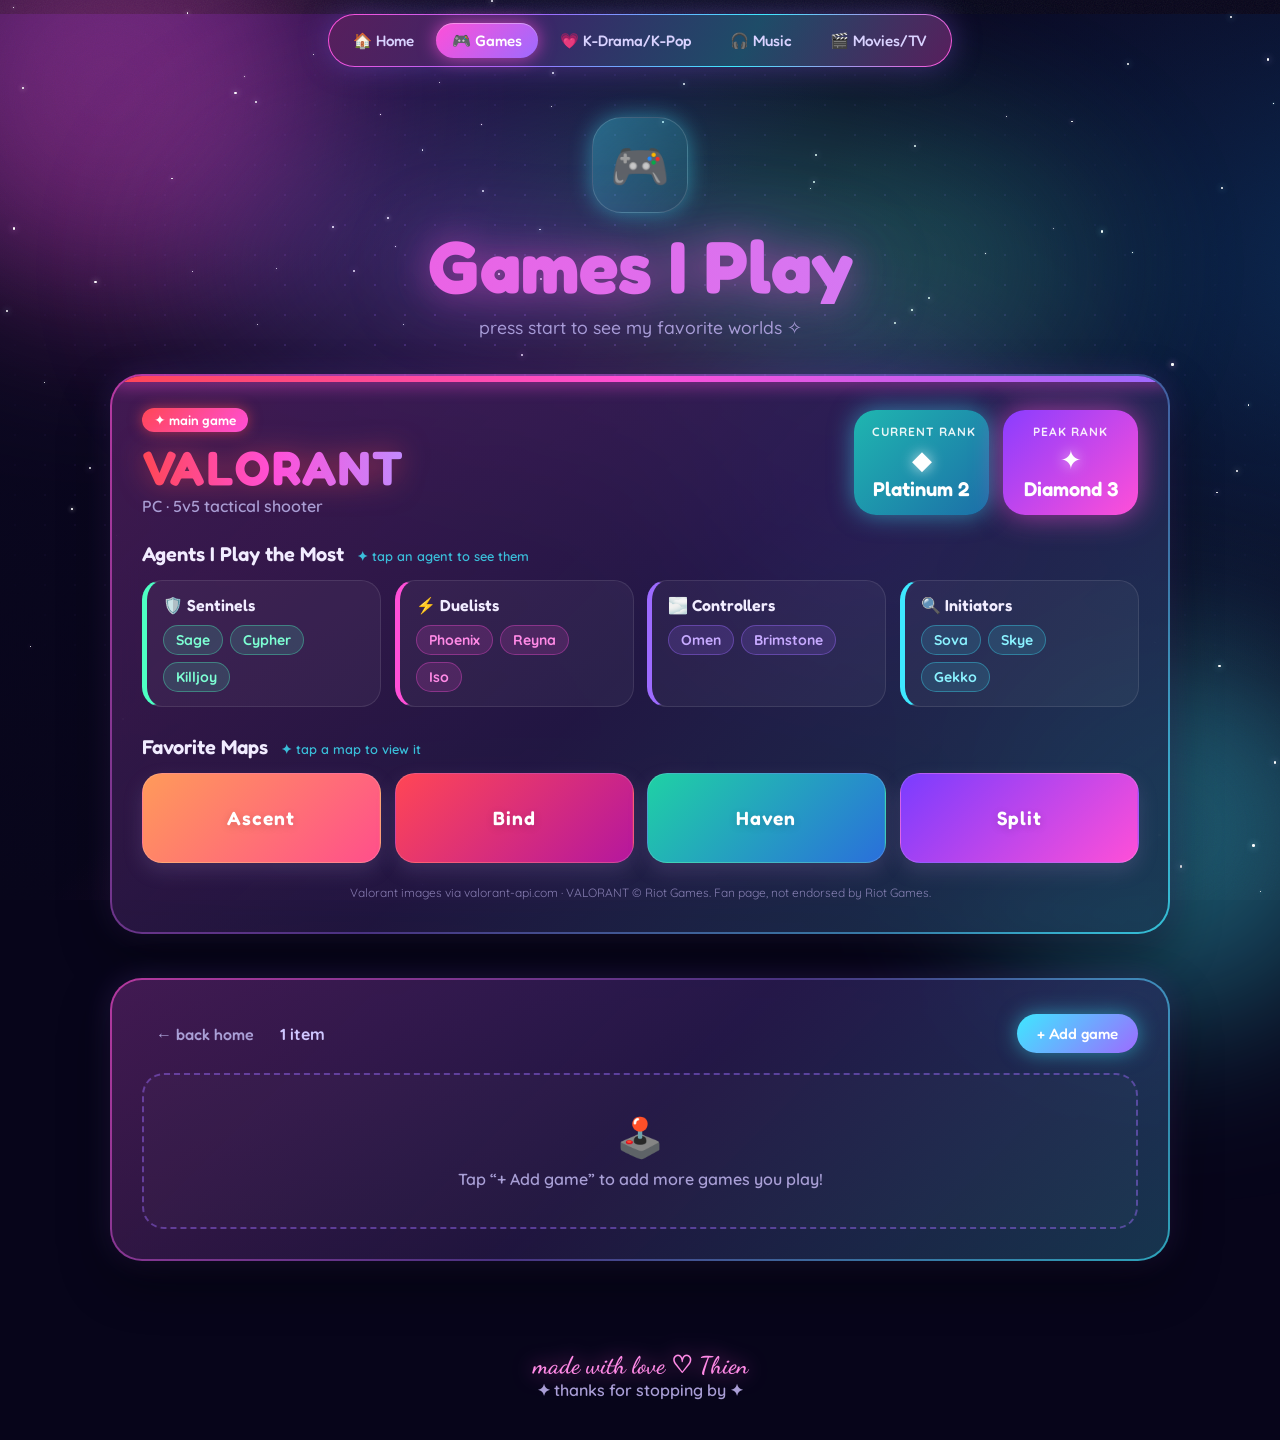
==== commit 6eab5a00: "Add agent and map viewer" ====
--- a/games.html
+++ b/games.html
@@ -6,7 +6,7 @@
 <title>Games I Play · Thien's Little World</title>
 <link rel="preconnect" href="https://fonts.googleapis.com">
 <link href="https://fonts.googleapis.com/css2?family=Fredoka:wght@400;500;600;700&family=Quicksand:wght@400;500;600;700&family=Dancing+Script:wght@600;700&display=swap" rel="stylesheet">
-<link rel="stylesheet" href="style.css?v=galaxy1">
+<link rel="stylesheet" href="style.css?v=galaxy2">
 </head>
 <body data-page="games">
 <div class="blob b1"></div><div class="blob b2"></div><div class="blob b3"></div>
@@ -35,26 +35,27 @@
         <p class="feat-sub">PC · 5v5 tactical shooter</p>
       </div>
       <div class="ranks">
-        <div class="rank plat"><span class="rk-label">Current Rank</span><span class="rk-gem">◆</span><span class="rk-name">Platinum 2</span></div>
-        <div class="rank dia"><span class="rk-label">Peak Rank</span><span class="rk-gem">✦</span><span class="rk-name">Diamond 3</span></div>
+        <div class="rank plat"><span class="rk-label">Current Rank</span><span class="rk-gem" data-tier="PLATINUM 2">◆</span><span class="rk-name">Platinum 2</span></div>
+        <div class="rank dia"><span class="rk-label">Peak Rank</span><span class="rk-gem" data-tier="DIAMOND 3">✦</span><span class="rk-name">Diamond 3</span></div>
       </div>
     </div>
 
-    <h3 class="feat-h">Agents I Play the Most</h3>
+    <h3 class="feat-h">Agents I Play the Most <small class="hint">✦ tap an agent to see them</small></h3>
     <div class="roles">
-      <div class="role r-sent"><div class="role-name">🛡️ Sentinels</div><div class="agents"><span>Sage</span><span>Cypher</span><span>Killjoy</span></div></div>
-      <div class="role r-duel"><div class="role-name">⚡ Duelists</div><div class="agents"><span>Phoenix</span><span>Reyna</span><span>Iso</span></div></div>
-      <div class="role r-ctrl"><div class="role-name">🌫️ Controllers</div><div class="agents"><span>Omen</span><span>Brimstone</span></div></div>
-      <div class="role r-init"><div class="role-name">🔍 Initiators</div><div class="agents"><span>Sova</span><span>Skye</span><span>Gekko</span></div></div>
+      <div class="role r-sent"><div class="role-name">🛡️ Sentinels</div><div class="agents"><button type="button" class="agent" data-agent="Sage">Sage</button><button type="button" class="agent" data-agent="Cypher">Cypher</button><button type="button" class="agent" data-agent="Killjoy">Killjoy</button></div></div>
+      <div class="role r-duel"><div class="role-name">⚡ Duelists</div><div class="agents"><button type="button" class="agent" data-agent="Phoenix">Phoenix</button><button type="button" class="agent" data-agent="Reyna">Reyna</button><button type="button" class="agent" data-agent="Iso">Iso</button></div></div>
+      <div class="role r-ctrl"><div class="role-name">🌫️ Controllers</div><div class="agents"><button type="button" class="agent" data-agent="Omen">Omen</button><button type="button" class="agent" data-agent="Brimstone">Brimstone</button></div></div>
+      <div class="role r-init"><div class="role-name">🔍 Initiators</div><div class="agents"><button type="button" class="agent" data-agent="Sova">Sova</button><button type="button" class="agent" data-agent="Skye">Skye</button><button type="button" class="agent" data-agent="Gekko">Gekko</button></div></div>
     </div>
 
-    <h3 class="feat-h">Favorite Maps</h3>
+    <h3 class="feat-h">Favorite Maps <small class="hint">✦ tap a map to view it</small></h3>
     <div class="maps">
-      <div class="map m1"><span>Ascent</span></div>
-      <div class="map m2"><span>Bind</span></div>
-      <div class="map m3"><span>Haven</span></div>
-      <div class="map m4"><span>Split</span></div>
+      <button type="button" class="map m1" data-map="Ascent"><span>Ascent</span></button>
+      <button type="button" class="map m2" data-map="Bind"><span>Bind</span></button>
+      <button type="button" class="map m3" data-map="Haven"><span>Haven</span></button>
+      <button type="button" class="map m4" data-map="Split"><span>Split</span></button>
     </div>
+    <p class="credit">Valorant images via valorant-api.com · VALORANT © Riot Games. Fan page, not endorsed by Riot Games.</p>
   </article>
 
   <section id="games" class="page">
@@ -83,6 +84,14 @@
     <div class="row"><button type="button" class="cancel" id="cancel">Cancel</button><button type="submit" class="save">Save ♡</button></div>
   </form>
 </div>
-<script src="app.js?v=galaxy1"></script>
+<div class="viewer" id="viewer" aria-hidden="true">
+  <div class="vbox" id="vbox">
+    <button type="button" class="vclose" id="vclose" aria-label="Close">✕</button>
+    <div class="vart" id="vart"></div>
+    <div class="vinfo"><span class="vrole" id="vrole"></span><h3 id="vname"></h3><p id="vdesc"></p></div>
+  </div>
+</div>
+<script src="app.js?v=galaxy2"></script>
+<script src="valorant.js?v=1"></script>
 </body>
 </html>
--- a/style.css
+++ b/style.css
@@ -173,8 +173,8 @@
 
 /* ================= ✦ FANCY UPGRADE ✦ ================= */
   body{animation:pagein .7s ease both}
-  @keyframes pagein{from{opacity:0;filter:blur(6px)}}
-  body.leaving{opacity:0;filter:blur(6px);transition:opacity .35s,filter .35s}
+  @keyframes pagein{from{opacity:0}}
+  body.leaving{opacity:0;transition:opacity .3s}
   body::before{content:"";position:fixed;inset:0;z-index:0;pointer-events:none;
     background-image:radial-gradient(rgba(166,133,201,.18) 1.2px,transparent 1.2px);background-size:26px 26px;
     -webkit-mask-image:radial-gradient(ellipse at center,#000 30%,transparent 75%);mask-image:radial-gradient(ellipse at center,#000 30%,transparent 75%)}
@@ -394,3 +394,40 @@
 
   footer{color:var(--ink-soft)}
   footer .sig{color:#ff8ae6;filter:drop-shadow(0 0 10px rgba(255,79,216,.6))}
+
+/* ================= ✦ VALORANT VIEWER ✦ ================= */
+  .hint{font-family:'Quicksand';font-size:.8rem;font-weight:600;color:var(--neon-cyan);opacity:.8;margin-left:8px}
+  button.agent{font-family:'Quicksand';font-weight:700;font-size:.88rem;padding:5px 12px;border-radius:999px;cursor:pointer;display:inline-flex;align-items:center;gap:6px;transition:transform .2s,box-shadow .2s}
+  button.agent:hover{transform:translateY(-3px) scale(1.08);box-shadow:0 0 14px currentColor}
+  .agent-ic{width:22px;height:22px;border-radius:50%;object-fit:cover;margin-left:-6px;background:rgba(0,0,0,.25)}
+  .r-sent button.agent{background:rgba(77,255,195,.14);color:#7dffd4;border:1px solid rgba(77,255,195,.35)}
+  .r-duel button.agent{background:rgba(255,79,216,.14);color:#ff8ae6;border:1px solid rgba(255,79,216,.35)}
+  .r-ctrl button.agent{background:rgba(157,107,255,.16);color:#c7aaff;border:1px solid rgba(157,107,255,.4)}
+  .r-init button.agent{background:rgba(62,232,255,.13);color:#8af2ff;border:1px solid rgba(62,232,255,.35)}
+  button.map{font:inherit;cursor:pointer;width:100%;background-size:cover;background-position:center}
+  .map.has-img{height:110px}
+  .map.has-img span{text-shadow:0 2px 10px rgba(0,0,0,.7);font-size:1.3rem}
+  .rk-gem.has-img{animation:bob 2.6s ease-in-out infinite;text-shadow:none}
+  .rank-ic{width:56px;height:56px;object-fit:contain;filter:drop-shadow(0 0 10px rgba(255,255,255,.55))}
+  .credit{margin-top:22px;font-size:.75rem;color:var(--ink-soft);opacity:.75;text-align:center}
+
+  .viewer{position:fixed;inset:0;z-index:150;display:none;place-items:center;padding:20px;background:rgba(5,3,18,.75);backdrop-filter:blur(8px);-webkit-backdrop-filter:blur(8px)}
+  .viewer.open{display:grid}
+  .vbox{position:relative;width:100%;max-width:900px;max-height:92vh;overflow-y:auto;border-radius:28px;overflow:hidden;background:#120b2e;
+        border:1.5px solid rgba(157,107,255,.5);box-shadow:0 0 60px rgba(255,79,216,.35),0 30px 80px rgba(0,0,0,.6);animation:pop .4s cubic-bezier(.3,1.6,.6,1)}
+  .vclose{position:absolute;top:12px;right:12px;z-index:3;width:38px;height:38px;border-radius:50%;border:1px solid rgba(255,255,255,.3);
+          background:rgba(10,6,32,.6);color:#fff;font-size:1rem;cursor:pointer;transition:.2s}
+  .vclose:hover{transform:rotate(90deg);background:#ff4fd8}
+  .vart{position:relative;display:grid;place-items:center;overflow:hidden;background:linear-gradient(160deg,#2a0f4f,#0b2a52)}
+  .vbox.is-agent .vart{height:min(60vh,520px)}
+  .v-bgword{position:absolute;height:110%;opacity:.35;mix-blend-mode:screen;pointer-events:none}
+  .v-portrait{position:relative;height:100%;max-width:100%;object-fit:contain;filter:drop-shadow(0 10px 30px rgba(0,0,0,.5));animation:rise-in .6s ease both}
+  @keyframes rise-in{from{opacity:0;transform:translateY(30px) scale(.96)}}
+  .v-splash{width:100%;max-height:62vh;object-fit:cover;display:block;animation:rise-in .6s ease both}
+  .v-missing{font-size:4rem;color:var(--neon-pink);padding:60px}
+  .vinfo{padding:18px 26px 24px}
+  .vrole{display:inline-block;font-family:'Fredoka';font-size:.8rem;font-weight:500;color:#fff;padding:3px 12px;border-radius:999px;background:linear-gradient(135deg,#ff4fd8,#9d6bff)}
+  .vinfo h3{font-family:'Fredoka';font-size:2rem;margin:6px 0 4px;letter-spacing:1px;text-transform:uppercase;
+            background:linear-gradient(90deg,#ff4655,#ff4fd8,#c18bff);-webkit-background-clip:text;background-clip:text;color:transparent}
+  .vinfo p{color:var(--ink-soft);line-height:1.5;font-size:.95rem}
+  .vinfo p:empty{display:none}
